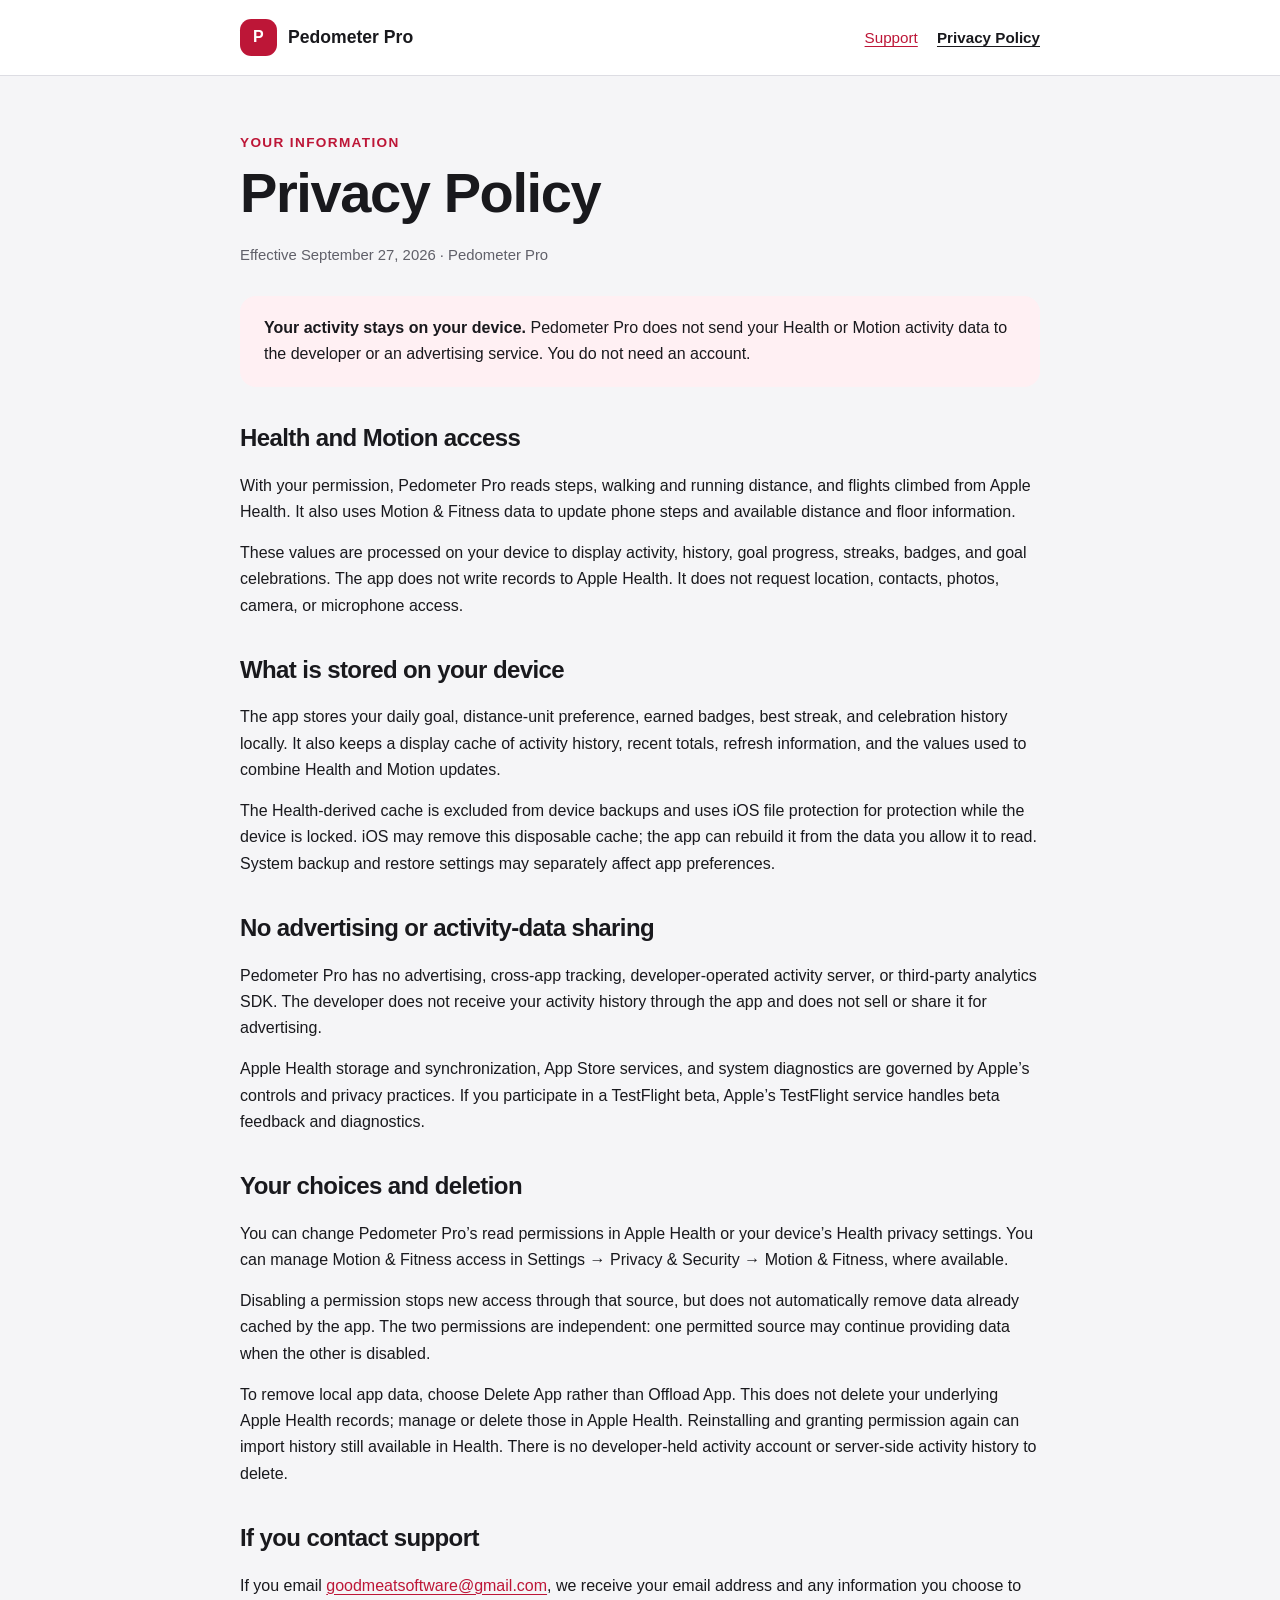
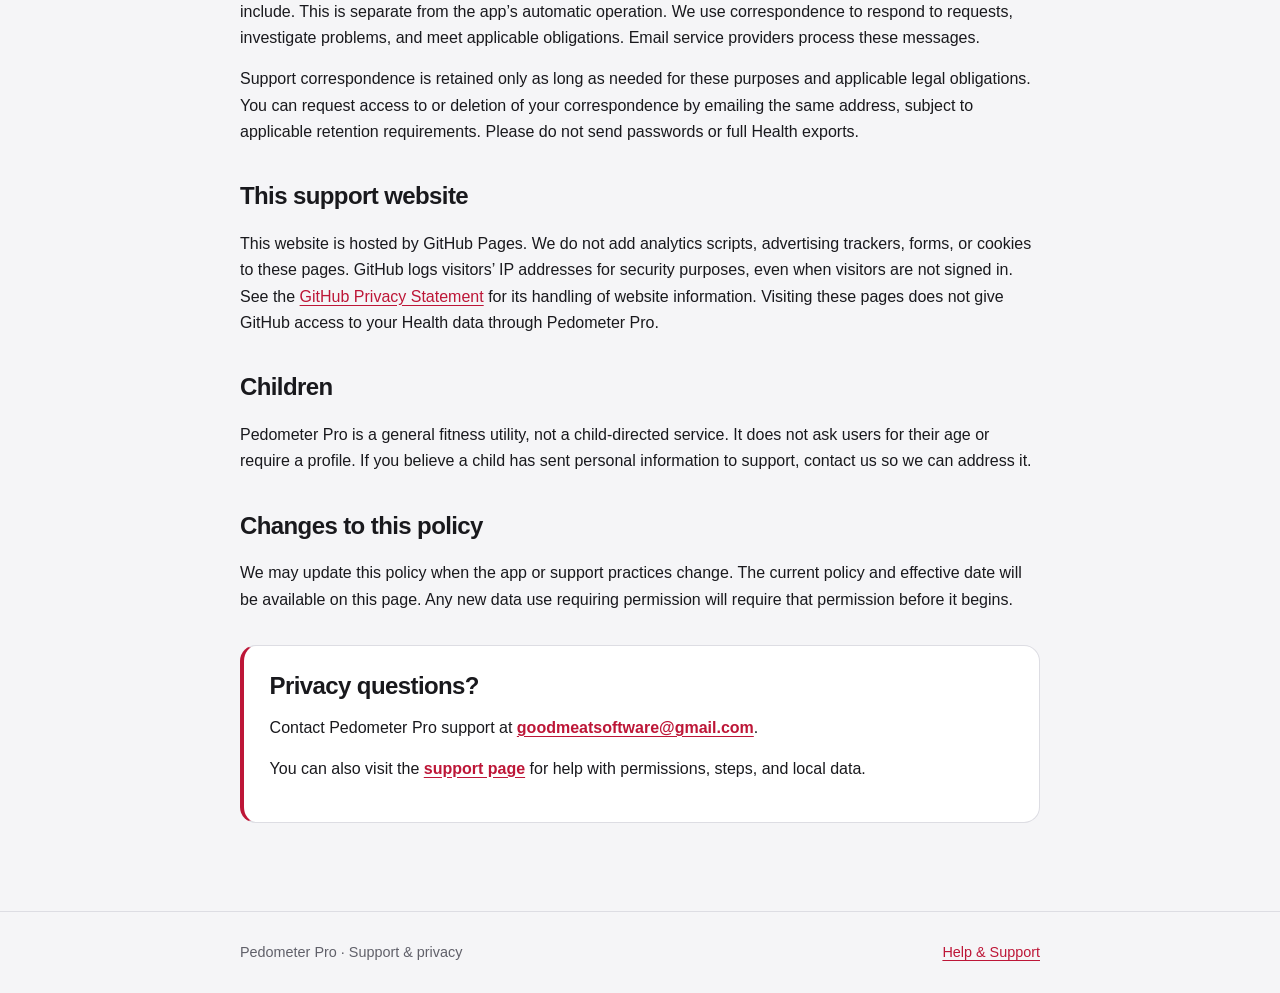
==== privacy.html @ d4bb436e "Publish Pedometer Pro support and privacy pages" ====
<!doctype html>
<html lang="en">
<head>
  <meta charset="utf-8">
  <meta name="viewport" content="width=device-width,initial-scale=1">
  <meta name="description" content="Pedometer Pro privacy policy: on-device Health and Motion data, local storage, permissions, support email, and website hosting.">
  <title>Pedometer Pro — Privacy Policy</title>
  <link rel="stylesheet" href="styles.css">
  <link rel="icon" type="image/svg+xml" href="data:image/svg+xml,%3Csvg xmlns='http://www.w3.org/2000/svg' viewBox='0 0 64 64'%3E%3Crect width='64' height='64' rx='16' fill='%23bd1637'/%3E%3Ctext x='32' y='46' text-anchor='middle' font-family='sans-serif' font-size='44' font-weight='700' fill='white'%3EP%3C/text%3E%3C/svg%3E">
</head>
<body>
  <a class="skip" href="#main">Skip to content</a>
  <header><div class="wrap"><a class="brand" href="./"><span class="mark" aria-hidden="true">P</span>Pedometer Pro</a><nav aria-label="Main navigation"><a href="./">Support</a><a href="privacy.html" aria-current="page">Privacy Policy</a></nav></div></header>
  <main id="main" class="wrap policy">
    <div class="eyebrow">Your information</div>
    <h1>Privacy Policy</h1>
    <p class="meta">Effective September 27, 2026 · Pedometer Pro</p>
    <div class="summary"><p><strong>Your activity stays on your device.</strong> Pedometer Pro does not send your Health or Motion activity data to the developer or an advertising service. You do not need an account.</p></div>
    <section><h2>Health and Motion access</h2><p>With your permission, Pedometer Pro reads steps, walking and running distance, and flights climbed from Apple Health. It also uses Motion &amp; Fitness data to update phone steps and available distance and floor information.</p><p>These values are processed on your device to display activity, history, goal progress, streaks, badges, and goal celebrations. The app does not write records to Apple Health. It does not request location, contacts, photos, camera, or microphone access.</p></section>
    <section><h2>What is stored on your device</h2><p>The app stores your daily goal, distance-unit preference, earned badges, best streak, and celebration history locally. It also keeps a display cache of activity history, recent totals, refresh information, and the values used to combine Health and Motion updates.</p><p>The Health-derived cache is excluded from device backups and uses iOS file protection for protection while the device is locked. iOS may remove this disposable cache; the app can rebuild it from the data you allow it to read. System backup and restore settings may separately affect app preferences.</p></section>
    <section><h2>No advertising or activity-data sharing</h2><p>Pedometer Pro has no advertising, cross-app tracking, developer-operated activity server, or third-party analytics SDK. The developer does not receive your activity history through the app and does not sell or share it for advertising.</p><p>Apple Health storage and synchronization, App Store services, and system diagnostics are governed by Apple’s controls and privacy practices. If you participate in a TestFlight beta, Apple’s TestFlight service handles beta feedback and diagnostics.</p></section>
    <section id="choices"><h2>Your choices and deletion</h2><p>You can change Pedometer Pro’s read permissions in Apple Health or your device’s Health privacy settings. You can manage Motion &amp; Fitness access in Settings → Privacy &amp; Security → Motion &amp; Fitness, where available.</p><p>Disabling a permission stops new access through that source, but does not automatically remove data already cached by the app. The two permissions are independent: one permitted source may continue providing data when the other is disabled.</p><p>To remove local app data, choose Delete App rather than Offload App. This does not delete your underlying Apple Health records; manage or delete those in Apple Health. Reinstalling and granting permission again can import history still available in Health. There is no developer-held activity account or server-side activity history to delete.</p></section>
    <section><h2>If you contact support</h2><p>If you email <a href="mailto:goodmeatsoftware@gmail.com">goodmeatsoftware@gmail.com</a>, we receive your email address and any information you choose to include. This is separate from the app’s automatic operation. We use correspondence to respond to requests, investigate problems, and meet applicable obligations. Email service providers process these messages.</p><p>Support correspondence is retained only as long as needed for these purposes and applicable legal obligations. You can request access to or deletion of your correspondence by emailing the same address, subject to applicable retention requirements. Please do not send passwords or full Health exports.</p></section>
    <section><h2>This support website</h2><p>This website is hosted by GitHub Pages. We do not add analytics scripts, advertising trackers, forms, or cookies to these pages. GitHub logs visitors’ IP addresses for security purposes, even when visitors are not signed in. See the <a href="https://docs.github.com/en/site-policy/privacy-policies/github-general-privacy-statement">GitHub Privacy Statement</a> for its handling of website information. Visiting these pages does not give GitHub access to your Health data through Pedometer Pro.</p></section>
    <section><h2>Children</h2><p>Pedometer Pro is a general fitness utility, not a child-directed service. It does not ask users for their age or require a profile. If you believe a child has sent personal information to support, contact us so we can address it.</p></section>
    <section><h2>Changes to this policy</h2><p>We may update this policy when the app or support practices change. The current policy and effective date will be available on this page. Any new data use requiring permission will require that permission before it begins.</p></section>
    <section class="contact" aria-labelledby="privacy-contact"><h2 id="privacy-contact">Privacy questions?</h2><p>Contact Pedometer Pro support at <a href="mailto:goodmeatsoftware@gmail.com">goodmeatsoftware@gmail.com</a>.</p><p>You can also visit the <a href="./">support page</a> for help with permissions, steps, and local data.</p></section>
  </main>
  <footer><div class="wrap"><span>Pedometer Pro · Support &amp; privacy</span><a href="./">Help &amp; Support</a></div></footer>
</body>
</html>
---- styles.css ----
:root{color-scheme:light dark;--bg:#f5f5f7;--surface:#fff;--text:#19191d;--muted:#606069;--line:#dddde3;--accent:#bd1637;--tint:#fff0f3}*{box-sizing:border-box}html{font-family:-apple-system,BlinkMacSystemFont,"Segoe UI",sans-serif;font-size:100%;scroll-behavior:auto}body{margin:0;background:var(--bg);color:var(--text);line-height:1.65}a{color:var(--accent);text-underline-offset:.2em}a:hover{text-decoration-thickness:2px}a:focus-visible,summary:focus-visible{outline:3px solid var(--accent);outline-offset:5px;border-radius:4px}.skip{position:absolute;left:1rem;top:-8rem;background:var(--surface);padding:1rem;z-index:2}.skip:focus{top:1rem}.wrap{width:min(100% - 2.5rem,800px);margin-inline:auto}header{border-bottom:1px solid var(--line);background:var(--surface)}header .wrap{display:flex;justify-content:space-between;gap:1rem;align-items:center;padding-block:1.2rem}.brand{font-weight:750;font-size:1.1rem;text-decoration:none;color:var(--text);display:flex;align-items:center;gap:.7rem}.mark{display:grid;place-items:center;background:var(--accent);color:#fff;width:2.3rem;height:2.3rem;border-radius:.7rem;font-size:1rem;flex-shrink:0}nav{display:flex;gap:1.2rem;flex-wrap:wrap}nav a{font-size:.95rem}nav a[aria-current=page]{color:var(--text);font-weight:700}main{padding-block:3.5rem}h1,h2,h3{line-height:1.2;letter-spacing:-.025em}h1{font-size:clamp(2.2rem,6vw,3.5rem);margin:.3rem 0 1rem}h2{font-size:1.5rem;margin-top:2.3rem}h3{font-size:1.12rem}p{margin:.9rem 0}.eyebrow{color:var(--accent);font-size:.85rem;font-weight:750;letter-spacing:.1em;text-transform:uppercase}.intro{font-size:1.15rem;color:var(--muted);max-width:40rem}.contact{margin:2rem 0;padding:1.6rem;border:1px solid var(--line);border-left:4px solid var(--accent);background:var(--surface);border-radius:1rem}.contact h2{margin:0 0 .6rem}.contact a{font-weight:650;overflow-wrap:anywhere}.note,.meta{color:var(--muted);font-size:.93rem}.summary{background:var(--tint);border-radius:1rem;padding:1.2rem 1.5rem;margin:1.8rem 0}.summary p{margin:0}details{border-bottom:1px solid var(--line);padding:1.1rem 0}summary{cursor:pointer;font-weight:650;padding:.25rem 0}details p,details ul{color:var(--muted)}li{margin:.4rem 0}.policy section{scroll-margin-top:1rem}footer{border-top:1px solid var(--line);padding-block:1.8rem;color:var(--muted);font-size:.9rem}footer .wrap{display:flex;gap:1rem;justify-content:space-between;flex-wrap:wrap}@media(max-width:500px){header .wrap{align-items:flex-start;flex-direction:column;gap:.8rem}main{padding-block:2rem}.wrap{width:min(100% - 2rem,800px)}.contact{padding:1.2rem}}@media(prefers-color-scheme:dark){:root{--bg:#111114;--surface:#1d1d22;--text:#f5f5f7;--muted:#b6b6c0;--line:#383840;--accent:#ff6b85;--tint:#291b22}.mark{background:#bd1637}}@media print{body{background:white;color:black}header,footer,.skip{display:none}main{padding:0}.wrap{width:100%}details::details-content{content-visibility:visible}a{color:inherit}.contact,.summary{background:transparent}}
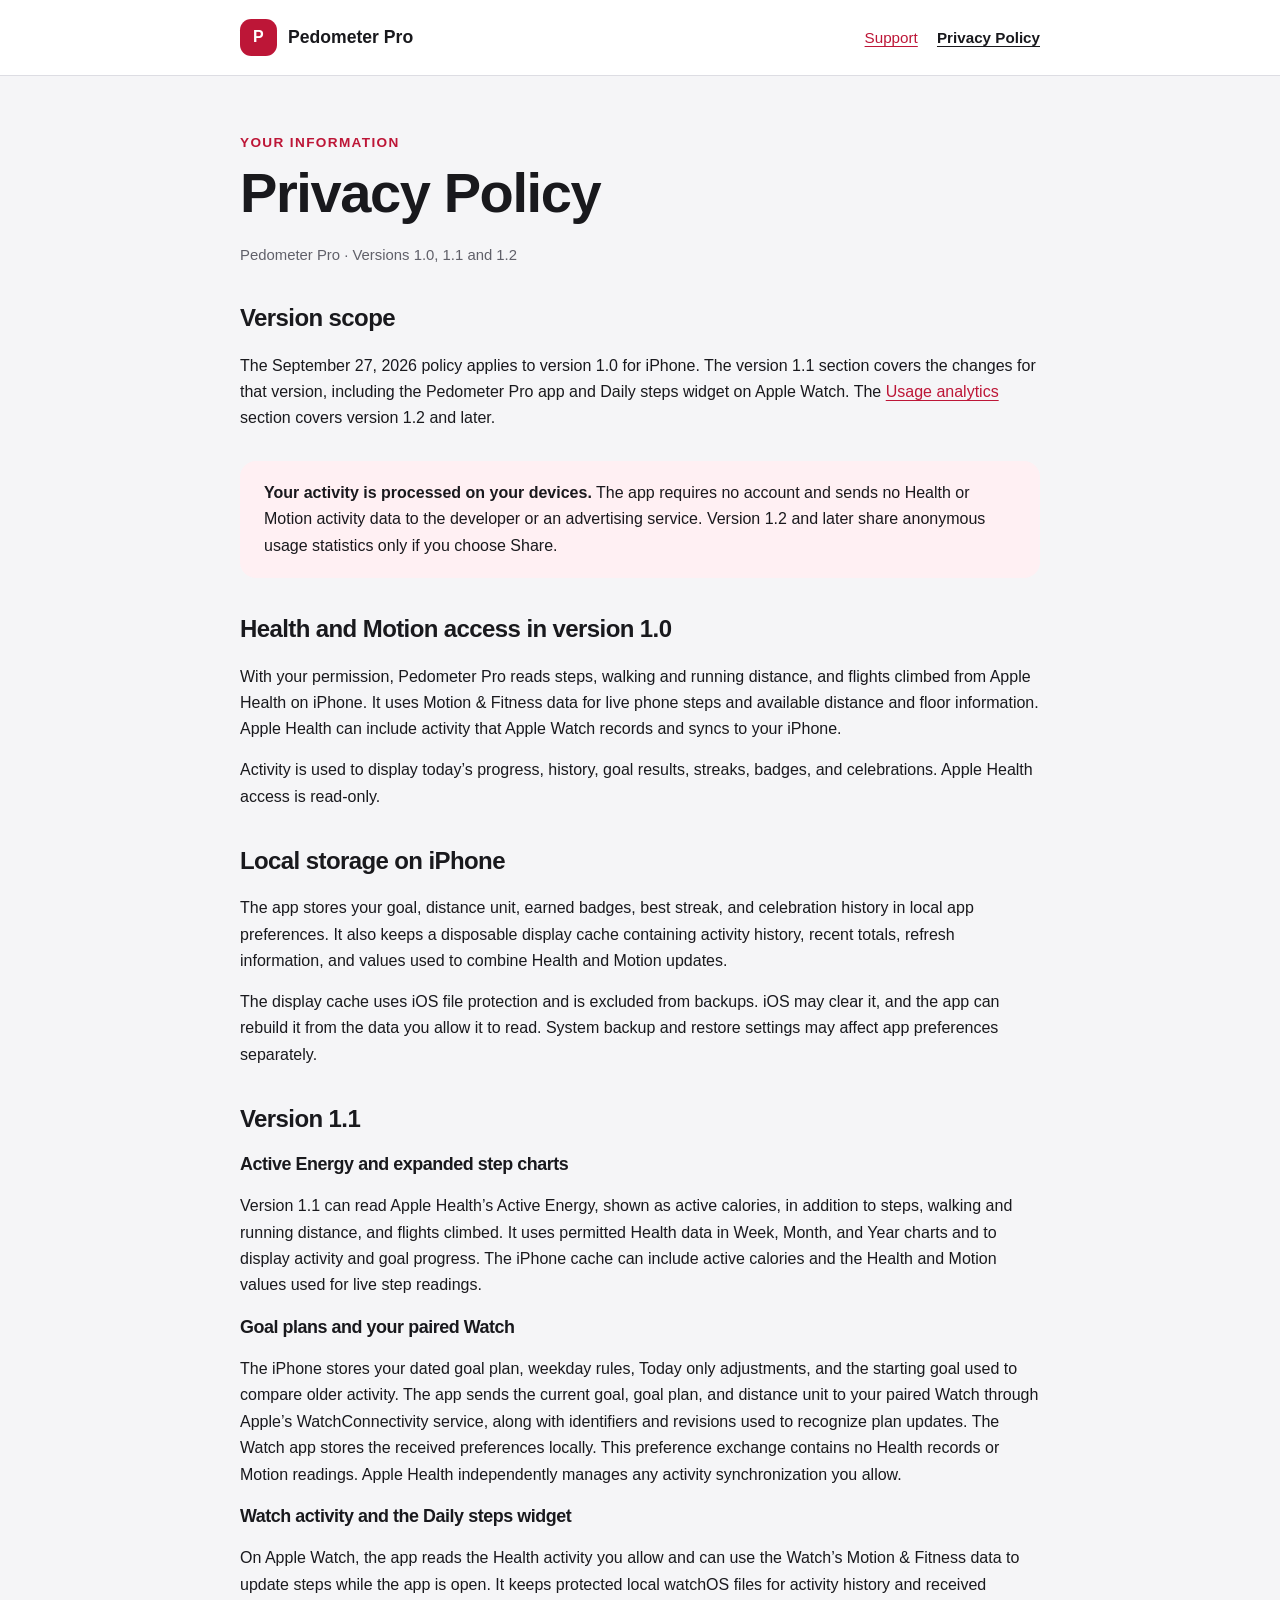
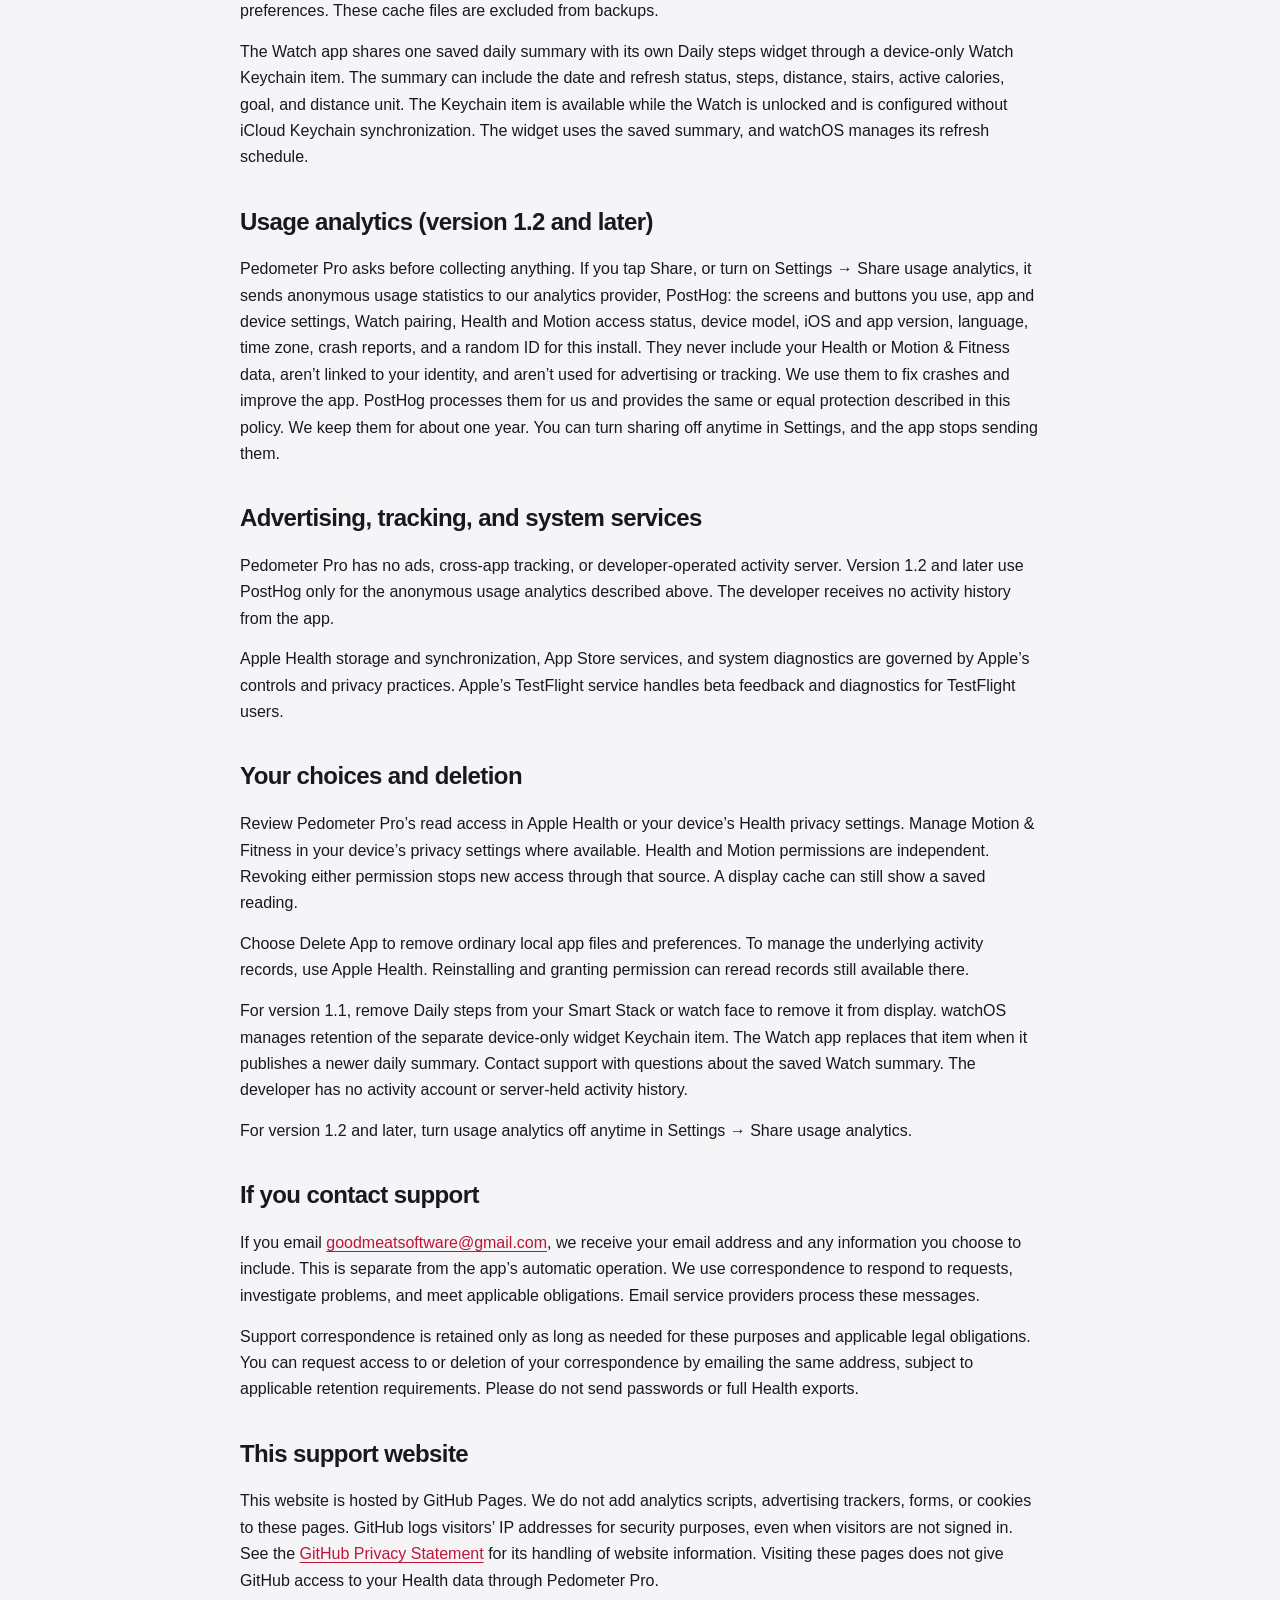
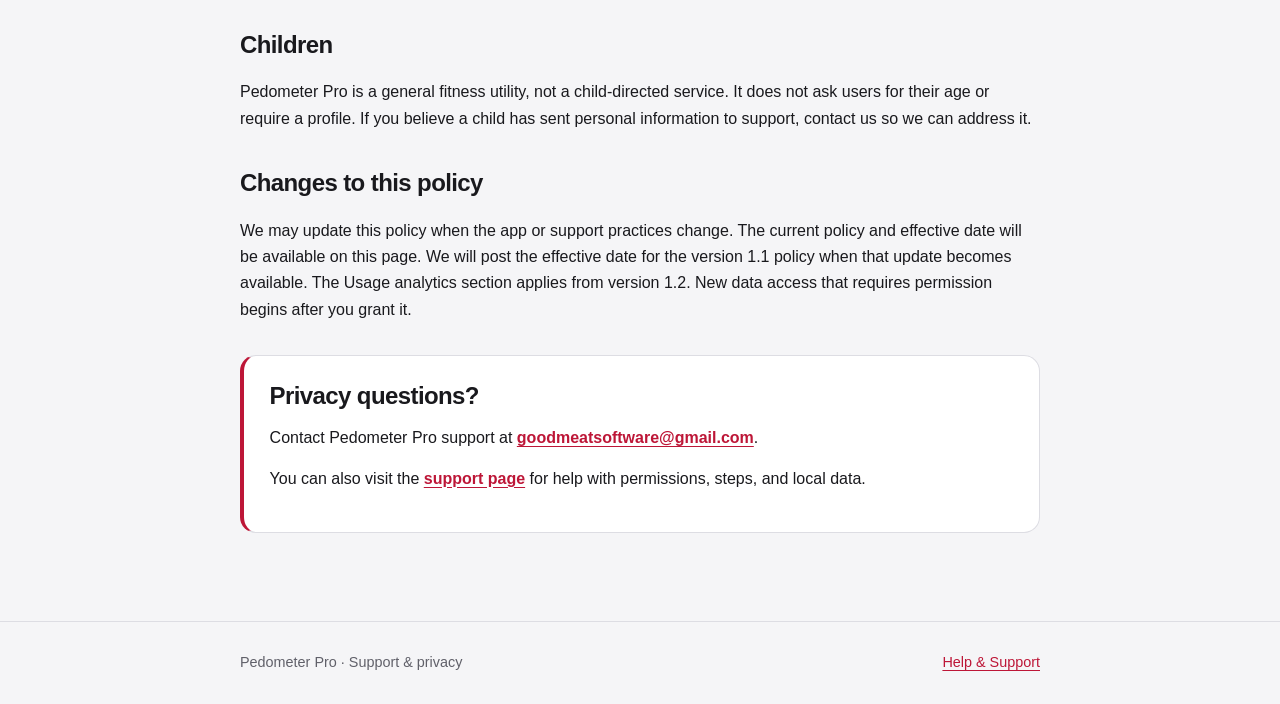
==== commit 82e7d36f: "Merge pull request #3 from Nadr0j/drop-survey-mention Drop survey answers from the analytics list" ====
--- a/privacy.html
+++ b/privacy.html
@@ -3,7 +3,7 @@
 <head>
   <meta charset="utf-8">
   <meta name="viewport" content="width=device-width,initial-scale=1">
-  <meta name="description" content="Pedometer Pro privacy policy: on-device Health and Motion data, local storage, permissions, support email, and website hosting.">
+  <meta name="description" content="Pedometer Pro privacy policy for iPhone and Apple Watch covering Health access, local storage, paired-device preferences, and optional usage analytics.">
   <title>Pedometer Pro — Privacy Policy</title>
   <link rel="stylesheet" href="styles.css">
   <link rel="icon" type="image/svg+xml" href="data:image/svg+xml,%3Csvg xmlns='http://www.w3.org/2000/svg' viewBox='0 0 64 64'%3E%3Crect width='64' height='64' rx='16' fill='%23bd1637'/%3E%3Ctext x='32' y='46' text-anchor='middle' font-family='sans-serif' font-size='44' font-weight='700' fill='white'%3EP%3C/text%3E%3C/svg%3E">
@@ -14,16 +14,34 @@
   <main id="main" class="wrap policy">
     <div class="eyebrow">Your information</div>
     <h1>Privacy Policy</h1>
-    <p class="meta">Effective September 27, 2026 · Pedometer Pro</p>
-    <div class="summary"><p><strong>Your activity stays on your device.</strong> Pedometer Pro does not send your Health or Motion activity data to the developer or an advertising service. You do not need an account.</p></div>
-    <section><h2>Health and Motion access</h2><p>With your permission, Pedometer Pro reads steps, walking and running distance, and flights climbed from Apple Health. It also uses Motion &amp; Fitness data to update phone steps and available distance and floor information.</p><p>These values are processed on your device to display activity, history, goal progress, streaks, badges, and goal celebrations. The app does not write records to Apple Health. It does not request location, contacts, photos, camera, or microphone access.</p></section>
-    <section><h2>What is stored on your device</h2><p>The app stores your daily goal, distance-unit preference, earned badges, best streak, and celebration history locally. It also keeps a display cache of activity history, recent totals, refresh information, and the values used to combine Health and Motion updates.</p><p>The Health-derived cache is excluded from device backups and uses iOS file protection for protection while the device is locked. iOS may remove this disposable cache; the app can rebuild it from the data you allow it to read. System backup and restore settings may separately affect app preferences.</p></section>
-    <section><h2>No advertising or activity-data sharing</h2><p>Pedometer Pro has no advertising, cross-app tracking, developer-operated activity server, or third-party analytics SDK. The developer does not receive your activity history through the app and does not sell or share it for advertising.</p><p>Apple Health storage and synchronization, App Store services, and system diagnostics are governed by Apple’s controls and privacy practices. If you participate in a TestFlight beta, Apple’s TestFlight service handles beta feedback and diagnostics.</p></section>
-    <section id="choices"><h2>Your choices and deletion</h2><p>You can change Pedometer Pro’s read permissions in Apple Health or your device’s Health privacy settings. You can manage Motion &amp; Fitness access in Settings → Privacy &amp; Security → Motion &amp; Fitness, where available.</p><p>Disabling a permission stops new access through that source, but does not automatically remove data already cached by the app. The two permissions are independent: one permitted source may continue providing data when the other is disabled.</p><p>To remove local app data, choose Delete App rather than Offload App. This does not delete your underlying Apple Health records; manage or delete those in Apple Health. Reinstalling and granting permission again can import history still available in Health. There is no developer-held activity account or server-side activity history to delete.</p></section>
+    <p class="meta">Pedometer Pro · Versions 1.0, 1.1 and 1.2</p>
+    <section class="version-note" aria-labelledby="privacy-version-title">
+      <h2 id="privacy-version-title">Version scope</h2>
+      <p>The September 27, 2026 policy applies to version 1.0 for iPhone. The version 1.1 section covers the changes for that version, including the Pedometer Pro app and Daily steps widget on Apple Watch. The <a href="#analytics">Usage analytics</a> section covers version 1.2 and later.</p>
+    </section>
+    <div class="summary"><p><strong>Your activity is processed on your devices.</strong> The app requires no account and sends no Health or Motion activity data to the developer or an advertising service. Version 1.2 and later share anonymous usage statistics only if you choose Share.</p></div>
+    <section><h2>Health and Motion access in version 1.0</h2><p>With your permission, Pedometer Pro reads steps, walking and running distance, and flights climbed from Apple Health on iPhone. It uses Motion &amp; Fitness data for live phone steps and available distance and floor information. Apple Health can include activity that Apple Watch records and syncs to your iPhone.</p><p>Activity is used to display today’s progress, history, goal results, streaks, badges, and celebrations. Apple Health access is read-only.</p></section>
+    <section><h2>Local storage on iPhone</h2><p>The app stores your goal, distance unit, earned badges, best streak, and celebration history in local app preferences. It also keeps a disposable display cache containing activity history, recent totals, refresh information, and values used to combine Health and Motion updates.</p><p>The display cache uses iOS file protection and is excluded from backups. iOS may clear it, and the app can rebuild it from the data you allow it to read. System backup and restore settings may affect app preferences separately.</p></section>
+    <section aria-labelledby="version-1-1-privacy-title">
+      <h2 id="version-1-1-privacy-title">Version 1.1</h2>
+      <h3>Active Energy and expanded step charts</h3>
+      <p>Version 1.1 can read Apple Health’s Active Energy, shown as active calories, in addition to steps, walking and running distance, and flights climbed. It uses permitted Health data in Week, Month, and Year charts and to display activity and goal progress. The iPhone cache can include active calories and the Health and Motion values used for live step readings.</p>
+      <h3>Goal plans and your paired Watch</h3>
+      <p>The iPhone stores your dated goal plan, weekday rules, Today only adjustments, and the starting goal used to compare older activity. The app sends the current goal, goal plan, and distance unit to your paired Watch through Apple’s WatchConnectivity service, along with identifiers and revisions used to recognize plan updates. The Watch app stores the received preferences locally. This preference exchange contains no Health records or Motion readings. Apple Health independently manages any activity synchronization you allow.</p>
+      <h3>Watch activity and the Daily steps widget</h3>
+      <p>On Apple Watch, the app reads the Health activity you allow and can use the Watch’s Motion &amp; Fitness data to update steps while the app is open. It keeps protected local watchOS files for activity history and received preferences. These cache files are excluded from backups.</p>
+      <p>The Watch app shares one saved daily summary with its own Daily steps widget through a device-only Watch Keychain item. The summary can include the date and refresh status, steps, distance, stairs, active calories, goal, and distance unit. The Keychain item is available while the Watch is unlocked and is configured without iCloud Keychain synchronization. The widget uses the saved summary, and watchOS manages its refresh schedule.</p>
+    </section>
+    <section id="analytics" aria-labelledby="analytics-title">
+      <h2 id="analytics-title">Usage analytics (version 1.2 and later)</h2>
+      <p>Pedometer Pro asks before collecting anything. If you tap Share, or turn on Settings → Share usage analytics, it sends anonymous usage statistics to our analytics provider, PostHog: the screens and buttons you use, app and device settings, Watch pairing, Health and Motion access status, device model, iOS and app version, language, time zone, crash reports, and a random ID for this install. They never include your Health or Motion &amp; Fitness data, aren’t linked to your identity, and aren’t used for advertising or tracking. We use them to fix crashes and improve the app. PostHog processes them for us and provides the same or equal protection described in this policy. We keep them for about one year. You can turn sharing off anytime in Settings, and the app stops sending them.</p>
+    </section>
+    <section><h2>Advertising, tracking, and system services</h2><p>Pedometer Pro has no ads, cross-app tracking, or developer-operated activity server. Version 1.2 and later use PostHog only for the anonymous usage analytics described above. The developer receives no activity history from the app.</p><p>Apple Health storage and synchronization, App Store services, and system diagnostics are governed by Apple’s controls and privacy practices. Apple’s TestFlight service handles beta feedback and diagnostics for TestFlight users.</p></section>
+    <section id="choices"><h2>Your choices and deletion</h2><p>Review Pedometer Pro’s read access in Apple Health or your device’s Health privacy settings. Manage Motion &amp; Fitness in your device’s privacy settings where available. Health and Motion permissions are independent. Revoking either permission stops new access through that source. A display cache can still show a saved reading.</p><p>Choose Delete App to remove ordinary local app files and preferences. To manage the underlying activity records, use Apple Health. Reinstalling and granting permission can reread records still available there.</p><p>For version 1.1, remove Daily steps from your Smart Stack or watch face to remove it from display. watchOS manages retention of the separate device-only widget Keychain item. The Watch app replaces that item when it publishes a newer daily summary. Contact support with questions about the saved Watch summary. The developer has no activity account or server-held activity history.</p><p>For version 1.2 and later, turn usage analytics off anytime in Settings → Share usage analytics.</p></section>
     <section><h2>If you contact support</h2><p>If you email <a href="mailto:goodmeatsoftware@gmail.com">goodmeatsoftware@gmail.com</a>, we receive your email address and any information you choose to include. This is separate from the app’s automatic operation. We use correspondence to respond to requests, investigate problems, and meet applicable obligations. Email service providers process these messages.</p><p>Support correspondence is retained only as long as needed for these purposes and applicable legal obligations. You can request access to or deletion of your correspondence by emailing the same address, subject to applicable retention requirements. Please do not send passwords or full Health exports.</p></section>
     <section><h2>This support website</h2><p>This website is hosted by GitHub Pages. We do not add analytics scripts, advertising trackers, forms, or cookies to these pages. GitHub logs visitors’ IP addresses for security purposes, even when visitors are not signed in. See the <a href="https://docs.github.com/en/site-policy/privacy-policies/github-general-privacy-statement">GitHub Privacy Statement</a> for its handling of website information. Visiting these pages does not give GitHub access to your Health data through Pedometer Pro.</p></section>
     <section><h2>Children</h2><p>Pedometer Pro is a general fitness utility, not a child-directed service. It does not ask users for their age or require a profile. If you believe a child has sent personal information to support, contact us so we can address it.</p></section>
-    <section><h2>Changes to this policy</h2><p>We may update this policy when the app or support practices change. The current policy and effective date will be available on this page. Any new data use requiring permission will require that permission before it begins.</p></section>
+    <section><h2>Changes to this policy</h2><p>We may update this policy when the app or support practices change. The current policy and effective date will be available on this page. We will post the effective date for the version 1.1 policy when that update becomes available. The Usage analytics section applies from version 1.2. New data access that requires permission begins after you grant it.</p></section>
     <section class="contact" aria-labelledby="privacy-contact"><h2 id="privacy-contact">Privacy questions?</h2><p>Contact Pedometer Pro support at <a href="mailto:goodmeatsoftware@gmail.com">goodmeatsoftware@gmail.com</a>.</p><p>You can also visit the <a href="./">support page</a> for help with permissions, steps, and local data.</p></section>
   </main>
   <footer><div class="wrap"><span>Pedometer Pro · Support &amp; privacy</span><a href="./">Help &amp; Support</a></div></footer>
